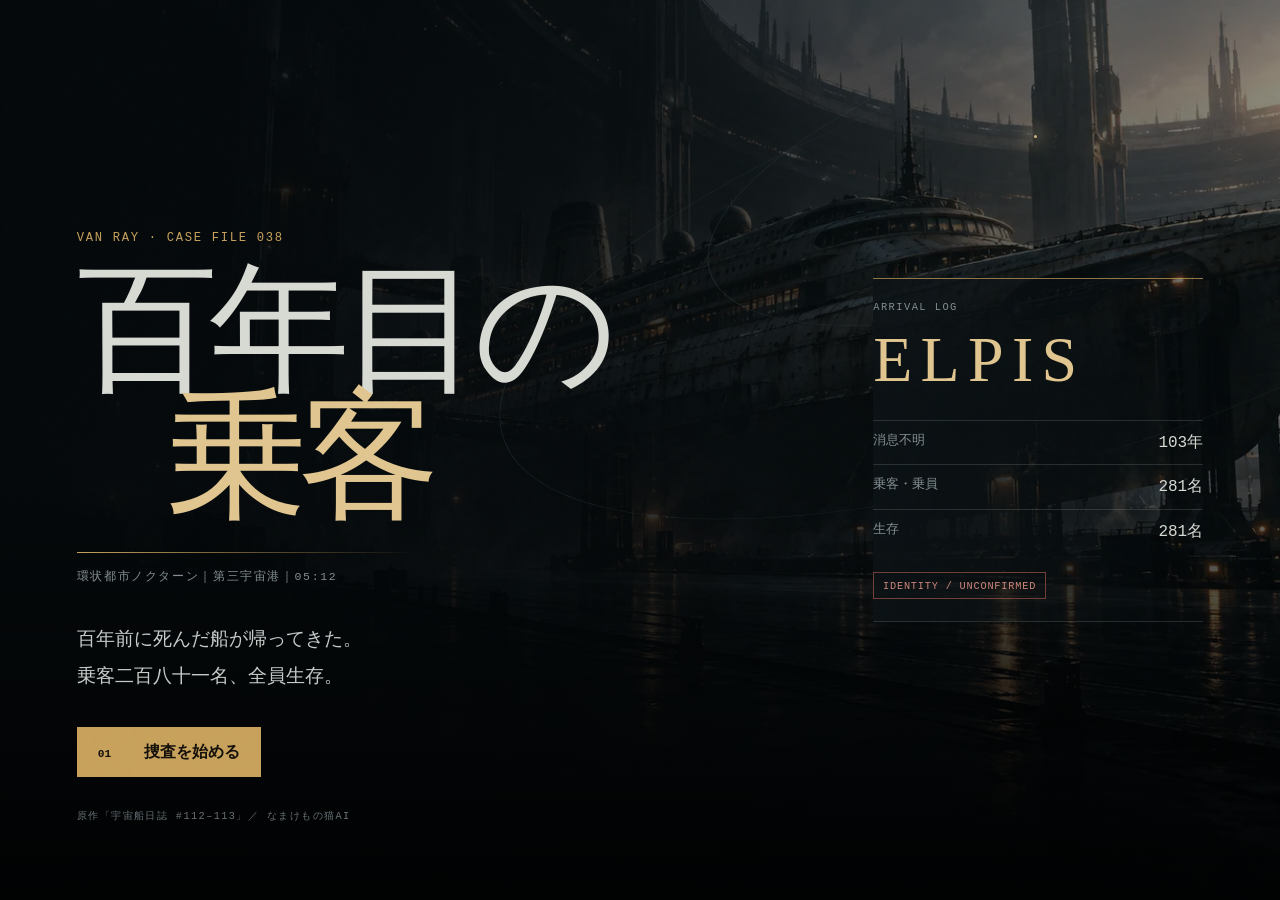
==== index.html @ 7b8051c0 "Add files via upload new" ====
<!doctype html>
<html lang="ja">
  <head>
    <meta charset="UTF-8" />
    <meta name="viewport" content="width=device-width, initial-scale=1.0, viewport-fit=cover, interactive-widget=resizes-content" />
    <meta name="theme-color" content="#090d10" />
    <meta
      name="description"
      content="夜明けのない環状都市を歩き、無駄なものまで眺めるハードボイルド探偵ADV。"
    />
    <link
      rel="icon"
      type="image/svg+xml"
      href="data:image/svg+xml,%3Csvg xmlns='http://www.w3.org/2000/svg' viewBox='0 0 64 64'%3E%3Crect width='64' height='64' rx='10' fill='%23090d10'/%3E%3Cpath d='M14 13h9l9 30 9-30h9L36 53h-8z' fill='%23c6a15b'/%3E%3C/svg%3E"
    />
    <title>私立探偵ヴァン・レイ ― 百年目の乗客</title>
    <link rel="stylesheet" href="styles.css?v=8" />
    <script src="game.js?v=8" defer></script>
  </head>
  <body>
    <div class="grain" aria-hidden="true"></div>
    <audio id="jazz-player" preload="auto" loop playsinline>
      <source src="assets/nocturne-jazz-loop.ogg" type="audio/ogg; codecs=opus" />
      <source src="assets/nocturne-jazz-loop.mp3" type="audio/mpeg" />
    </audio>

    <main id="app">
      <section id="title-screen" class="title-screen" aria-labelledby="game-title">
        <div class="title-backdrop" aria-hidden="true">
          <div class="orbit-line orbit-line-a"></div>
          <div class="orbit-line orbit-line-b"></div>
          <div class="dock-beacon"></div>
        </div>

        <div class="title-content">
          <p class="kicker">VAN RAY · CASE FILE 038</p>
          <h1 id="game-title">
            <span>百年目の</span>
            <span>乗客</span>
          </h1>
          <div class="title-rule"></div>
          <p class="title-place">環状都市ノクターン｜第三宇宙港｜05:12</p>
          <p class="title-intro">
            百年前に死んだ船が帰ってきた。<br />乗客二百八十一名、全員生存。
          </p>

          <div class="title-actions">
            <button id="start-button" class="primary-button" type="button">
              <span class="button-index">01</span>
              捜査を始める
            </button>
            <button id="continue-button" class="secondary-button" type="button" hidden>
              続きから
            </button>
          </div>

          <p class="title-credit">原作「宇宙船日誌 #112–113」／ なまけもの猫AI</p>
        </div>

        <aside class="title-case-card" aria-label="事件概要">
          <p>ARRIVAL LOG</p>
          <strong>ELPIS</strong>
          <dl>
            <div><dt>消息不明</dt><dd>103年</dd></div>
            <div><dt>乗客・乗員</dt><dd>281名</dd></div>
            <div><dt>生存</dt><dd>281名</dd></div>
          </dl>
          <span class="case-status">IDENTITY / UNCONFIRMED</span>
        </aside>
      </section>

      <section id="game-screen" class="game-screen" hidden aria-label="ゲーム画面">
        <header class="game-header">
          <div class="case-mark">
            <span>CASE</span>
            <strong>038</strong>
          </div>
          <div class="location-readout">
            <span id="chapter-label">第一章</span>
            <strong id="location-label">第三宇宙港</strong>
          </div>
          <div class="header-meta">
            <span id="time-label">05:12</span>
            <span id="observation-count">観察 0</span>
            <button id="sound-button" class="icon-button" type="button" aria-pressed="false">
              JAZZ OFF
            </button>
            <button id="notes-button" class="icon-button" type="button">捜査メモ</button>
            <button
              id="command-toggle"
              class="command-toggle"
              type="button"
              aria-expanded="false"
              aria-controls="command-panel"
            >
              <span>捜査</span>
              <strong id="command-current">見る</strong>
              <span aria-hidden="true">▾</span>
            </button>
          </div>
        </header>

        <div class="orientation-gate" role="status">
          <span class="rotate-phone" aria-hidden="true">▱</span>
          <strong>端末を横向きにしてください</strong>
          <small>画像と文章を一画面で表示します</small>
          <button id="landscape-button" class="primary-button small" type="button">横画面で表示</button>
        </div>

        <div class="game-layout">
          <section class="scene-panel" aria-labelledby="scene-heading">
            <div class="scene-art" id="scene-art">
              <div class="scene-backdrop" id="scene-backdrop" role="img" aria-label="第三宇宙港に停泊する客船エルピス"></div>
              <div class="scene-vignette" aria-hidden="true"></div>

              <section id="prologue-panel" class="prologue-panel" hidden aria-live="polite">
                <div class="prologue-copy">
                  <div class="prologue-meta">
                    <span id="prologue-eyebrow">RING CITY NOCTURNE</span>
                    <span id="prologue-number">01 / 04</span>
                  </div>
                  <h2 id="prologue-title">夜明けのない街</h2>
                  <div class="prologue-rule" aria-hidden="true"></div>
                  <p id="prologue-text"></p>
                  <button id="prologue-next" class="primary-button" type="button">探偵を知る</button>
                </div>
              </section>

              <div id="speaker-stage" class="speaker-stage" hidden>
                <div id="speaker-stage-image" class="speaker-stage-image" role="img" aria-label=""></div>
                <span id="speaker-stage-label" class="speaker-stage-label"></span>
              </div>

              <div id="chapter-card" class="chapter-card" hidden>
                <p>VAN RAY · CASE FILE 038</p>
                <span id="chapter-card-number">CHAPTER 01</span>
                <h3 id="chapter-card-title">第一章　帰港</h3>
                <div class="chapter-card-rule"></div>
                <small id="chapter-card-place">第三宇宙港｜05:12</small>
                <button id="chapter-continue" class="primary-button" type="button">この章を始める</button>
              </div>

              <div class="scene-readout" aria-hidden="true">
                <span id="scene-code">NOC / DOCK 03</span>
                <strong id="scene-word">ELPIS</strong>
              </div>

              <div id="inspection-window" class="inspection-window" hidden>
                <div class="inspection-topline">
                  <span id="inspection-kind">OBSERVATION</span>
                  <span id="inspection-number">01</span>
                </div>
                <div id="inspection-image" class="inspection-image" role="img" aria-label=""></div>
                <div class="inspection-caption">
                  <span>SELECTED</span>
                  <strong id="inspection-label">客船《エルピス》</strong>
                </div>
              </div>

              <div class="scene-caption">
                <div>
                <p id="scene-eyebrow">RING CITY NOCTURNE</p>
                <h2 id="scene-heading">第三宇宙港</h2>
                </div>
                <p id="scene-caption-text">夜明けのない街にも、朝はある。</p>
              </div>
            </div>

            <section
              id="dialogue-panel"
              class="dialogue-panel"
              aria-live="polite"
              aria-atomic="true"
            >
              <div class="speaker-column">
                <div id="speaker-portrait" class="speaker-portrait" role="img" aria-label="ヴァン・レイ"></div>
                <div>
                  <span>SPEAKER</span>
                  <strong id="speaker-name">ヴァン・レイ</strong>
                </div>
              </div>
              <button id="dialogue-button" class="dialogue-button" type="button">
                <span id="dialogue-text">雨は降っていない。だが、街はいつも濡れている。</span>
                <span class="advance-mark" aria-hidden="true">▼</span>
              </button>
            </section>
          </section>

          <button id="command-scrim" class="command-scrim" type="button" aria-label="捜査メニューを閉じる" hidden></button>
          <aside id="command-panel" class="command-panel" role="dialog" aria-modal="true" aria-labelledby="command-panel-title" hidden>
            <div class="command-panel-header">
              <div>
                <span>CASE 038 / ACTION</span>
                <h2 id="command-panel-title">捜査コマンド</h2>
              </div>
              <button id="command-close" class="close-button" type="button" aria-label="捜査メニューを閉じる">×</button>
            </div>
            <div class="city-pulse" aria-live="off">
              <span>NOCTURNE / LIVE</span>
              <p id="city-pulse-text">内環線は翠江区で十二分遅延。振替便は第六層から発車します。</p>
            </div>
            <div id="command-verbs-level" class="command-level">
              <p class="command-step"><span>01</span> 行動を選ぶ</p>
              <nav class="verb-list" id="verb-list" aria-label="コマンド">
                <button class="verb-button is-active" type="button" data-verb="look">
                  <span>01</span><strong>見る</strong><small>物と風景を観察する</small>
                </button>
                <button class="verb-button" type="button" data-verb="talk">
                  <span>02</span><strong>話す</strong><small>その場の人物に聞く</small>
                </button>
                <button class="verb-button" type="button" data-verb="think">
                  <span>03</span><strong>考える</strong><small>手がかりを整理する</small>
                </button>
                <button class="verb-button" type="button" data-verb="move">
                  <span>04</span><strong>移動する</strong><small>場所を変える</small>
                </button>
              </nav>
            </div>

            <div id="command-targets-level" class="command-level" hidden>
              <button id="command-back" class="command-back" type="button">← 行動を選び直す</button>
              <div class="target-section">
                <div class="target-heading">
                  <span><b>02</b> <span id="target-label">見る</span></span>
                  <span id="target-hint">気になるものを選ぶ</span>
                </div>
                <div id="target-list" class="target-list" role="list"></div>
              </div>
            </div>
          </aside>
        </div>

        <section id="ending-screen" class="ending-screen" hidden aria-labelledby="ending-title">
          <div class="ending-card">
            <p class="kicker">CASE FILE 038 / CLOSED</p>
            <h2 id="ending-title">百年目の乗客</h2>
            <p class="ending-quote" id="ending-quote"></p>
            <div class="ending-observation">
              <span>この街で見たもの</span>
              <strong id="ending-count">0</strong>
              <small id="ending-total">/ 0</small>
            </div>
            <p class="ending-note" id="ending-note"></p>
            <p class="ending-credit">THE END · PRIVATE INVESTIGATOR VAN RAY / CASE 038</p>
            <div class="ending-actions">
              <button id="return-office" class="secondary-button" type="button">もう少し街に残る</button>
              <button id="close-case" class="primary-button" type="button">事件簿を閉じる</button>
            </div>
          </div>
        </section>

        <footer class="game-footer">
          <span>SPACE / ENTER：送る</span>
          <span>1–4：コマンド</span>
          <span id="autosave-label">AUTOSAVE</span>
        </footer>
      </section>
    </main>

    <dialog id="notes-dialog" class="notes-dialog">
      <div class="notes-header">
        <div>
          <p>VAN RAY / PRIVATE NOTES</p>
          <h2>捜査メモ</h2>
        </div>
        <button id="close-notes" class="close-button" type="button" aria-label="捜査メモを閉じる">×</button>
      </div>
      <div class="notes-body">
        <section class="detective-profile">
          <div id="profile-portrait" class="profile-portrait" role="img" aria-label="私立探偵ヴァン・レイ"></div>
          <div>
            <h3>探偵プロフィール</h3>
            <h4>ヴァン・レイ</h4>
            <p class="profile-meta">46歳｜灰鐘区生まれ｜元・港湾事故調査官</p>
            <p>低層の煉瓦街で、港の汽笛と三つの言語が混じるパブの上に育った。船体の傷、靴底の粉、機械の摩耗から、事故前の動きを復元する。</p>
            <dl class="profile-details">
              <div><dt>辞職</dt><dd>十二年前の第十一整備棟火災。作業員の過失とされた事故で、保守記録の改ざんを公表。十四名の名誉を戻し、局での席を失った。</dd></div>
              <div><dt>元相棒</dt><dd>音響鑑識官ミラ・シェン。五年前、外環植民船の調査団へ。置いていった携帯プレイヤーには、古いジャズが一曲だけ残っている。</dd></div>
              <div><dt>弱点</dt><dd>遺族に「どう感じた」と聞けない。代わりに、故人が触れた椅子や窓やカップを長く見る。</dd></div>
              <div><dt>持ち物</dt><dd>一本の地球産煙草。高価だからではなく、火をつければ思い出が一つ減る気がして吸わない。</dd></div>
            </dl>
          </div>
        </section>
        <section class="facts-section">
          <h3>判明したこと</h3>
          <ul id="fact-list" class="fact-list"></ul>
        </section>
        <section class="current-section">
          <h3>現在地</h3>
          <p id="notes-location"></p>
          <p id="notes-hint" class="notes-hint"></p>
        </section>
        <section class="notes-progress-section">
          <h3>街を見た記録</h3>
          <p class="big-count"><strong id="notes-count">0</strong><span id="notes-total">/ 0</span></p>
          <p>事件に関係のないものも含む。全部見る必要はない。</p>
        </section>
      </div>
      <div class="notes-footer">
        <button id="restart-button" class="text-button" type="button">最初から始める</button>
        <button id="resume-button" class="primary-button small" type="button">捜査に戻る</button>
      </div>
    </dialog>

    <dialog id="restart-dialog" class="confirm-dialog">
      <p class="kicker">CLOSE CURRENT FILE?</p>
      <h2>最初から始めますか</h2>
      <p>現在の捜査記録は消去されます。</p>
      <div>
        <button id="cancel-restart" class="secondary-button" type="button">戻る</button>
        <button id="confirm-restart" class="danger-button" type="button">記録を消す</button>
      </div>
    </dialog>
  </body>
</html>
---- styles.css ----
:root {
  color-scheme: dark;
  --ink: #070a0c;
  --panel: #0d1215;
  --panel-2: #12191d;
  --paper: #d7d9d3;
  --muted: #828d91;
  --line: rgba(194, 212, 214, 0.16);
  --line-strong: rgba(194, 212, 214, 0.32);
  --amber: #c7a15b;
  --amber-pale: #e0c58f;
  --teal: #3f777a;
  --danger: #a6584b;
  --serif: "Yu Mincho", "Hiragino Mincho ProN", "Noto Serif JP", serif;
  --sans: "Helvetica Neue", "Hiragino Kaku Gothic ProN", "Yu Gothic", sans-serif;
  --mono: "SFMono-Regular", Consolas, "Liberation Mono", monospace;
}

* {
  box-sizing: border-box;
}

html,
body {
  min-height: 100%;
  margin: 0;
  background: var(--ink);
  color: var(--paper);
}

body {
  min-height: 100dvh;
  overflow-x: hidden;
  font-family: var(--sans);
}

button {
  color: inherit;
  font: inherit;
}

button:focus-visible {
  outline: 2px solid var(--amber);
  outline-offset: 3px;
}

[hidden] {
  display: none !important;
}

.grain {
  position: fixed;
  z-index: 20;
  inset: 0;
  pointer-events: none;
  opacity: 0.13;
  mix-blend-mode: soft-light;
  background-image: url("data:image/svg+xml,%3Csvg viewBox='0 0 180 180' xmlns='http://www.w3.org/2000/svg'%3E%3Cfilter id='n'%3E%3CfeTurbulence type='fractalNoise' baseFrequency='.9' numOctaves='3' stitchTiles='stitch'/%3E%3C/filter%3E%3Crect width='100%25' height='100%25' filter='url(%23n)' opacity='.45'/%3E%3C/svg%3E");
}

#app {
  min-height: 100dvh;
}

.title-screen {
  position: relative;
  display: grid;
  min-height: 100dvh;
  grid-template-columns: minmax(0, 1fr) minmax(260px, 360px);
  align-items: end;
  gap: clamp(2rem, 6vw, 7rem);
  overflow: hidden;
  padding: clamp(2rem, 6vw, 6rem);
  background:
    linear-gradient(90deg, rgba(5, 9, 11, 0.98) 0%, rgba(5, 9, 11, 0.78) 48%, rgba(5, 9, 11, 0.38) 100%),
    linear-gradient(180deg, rgba(5, 9, 11, 0.1), rgba(5, 9, 11, 0.46)),
    url("assets/elpis-dock.webp") center 44% / cover no-repeat,
    radial-gradient(circle at 77% 24%, rgba(63, 119, 122, 0.22), transparent 24%),
    linear-gradient(145deg, #0e171b, #070a0c 64%);
}

.title-screen::after {
  content: "";
  position: absolute;
  inset: 0;
  pointer-events: none;
  background: linear-gradient(180deg, transparent 52%, rgba(0, 0, 0, 0.8));
}

.title-backdrop {
  position: absolute;
  inset: 0;
  opacity: 0.9;
  overflow: hidden;
}

.orbit-line {
  position: absolute;
  width: 92vw;
  aspect-ratio: 1;
  border: 1px solid rgba(136, 174, 177, 0.14);
  border-radius: 50%;
  transform: rotate(-18deg) scaleY(0.34);
}

.orbit-line-a {
  right: -29vw;
  top: -26vw;
}

.orbit-line-b {
  right: -14vw;
  top: -18vw;
  width: 60vw;
}

.dock-beacon {
  position: absolute;
  top: 15%;
  right: 19%;
  width: 3px;
  height: 3px;
  border-radius: 50%;
  background: var(--amber-pale);
  box-shadow: 0 0 18px 7px rgba(224, 197, 143, 0.34);
  animation: beacon 3.2s ease-in-out infinite;
}

.title-content,
.title-case-card {
  position: relative;
  z-index: 1;
}

.title-content {
  max-width: 720px;
}

.kicker,
.title-place,
.title-credit,
.title-case-card p,
.scene-caption p,
.game-footer,
.target-heading,
.notes-header p {
  font-family: var(--mono);
  letter-spacing: 0.14em;
  text-transform: uppercase;
}

.kicker {
  margin: 0 0 1.4rem;
  color: var(--amber);
  font-size: 0.76rem;
}

.title-content h1 {
  margin: 0;
  font-family: var(--serif);
  font-size: clamp(4rem, 11vw, 9.6rem);
  font-weight: 500;
  line-height: 0.9;
  letter-spacing: -0.06em;
}

.title-content h1 span {
  display: block;
}

.title-content h1 span:last-child {
  margin-left: clamp(2.4rem, 7vw, 7rem);
  color: var(--amber-pale);
}

.title-rule {
  width: min(340px, 62vw);
  height: 1px;
  margin: 2rem 0 1rem;
  background: linear-gradient(90deg, var(--amber), transparent);
}

.title-place {
  margin: 0;
  color: var(--muted);
  font-size: 0.72rem;
}

.title-intro {
  margin: 2.2rem 0 2rem;
  color: #c5cbc8;
  font-family: var(--serif);
  font-size: clamp(1rem, 2vw, 1.18rem);
  line-height: 2;
}

.title-actions {
  display: flex;
  flex-wrap: wrap;
  align-items: center;
  gap: 0.8rem;
}

.primary-button,
.secondary-button,
.danger-button {
  min-height: 50px;
  border: 1px solid var(--line-strong);
  padding: 0.85rem 1.25rem;
  cursor: pointer;
  transition: background 160ms ease, border-color 160ms ease, transform 160ms ease;
}

.primary-button {
  background: var(--amber);
  color: #14100a;
  border-color: var(--amber);
  font-weight: 700;
}

.primary-button:hover {
  background: var(--amber-pale);
  transform: translateY(-1px);
}

.primary-button.small {
  min-height: 42px;
  padding: 0.65rem 1rem;
}

.button-index {
  display: inline-block;
  margin-right: 1.8rem;
  font-family: var(--mono);
  font-size: 0.7rem;
}

.secondary-button {
  background: rgba(7, 10, 12, 0.54);
  color: var(--paper);
}

.secondary-button:hover {
  border-color: var(--amber);
  background: rgba(199, 161, 91, 0.08);
}

.danger-button {
  border-color: var(--danger);
  background: var(--danger);
  color: white;
}

.title-credit {
  margin: 2rem 0 0;
  color: #657075;
  font-size: 0.64rem;
}

.title-case-card {
  align-self: center;
  justify-self: end;
  width: min(100%, 330px);
  border-top: 1px solid rgba(199, 161, 91, 0.7);
  border-bottom: 1px solid var(--line);
  padding: 1.4rem 0;
  background: linear-gradient(90deg, rgba(12, 18, 21, 0.88), transparent);
}

.title-case-card p {
  margin: 0 0 0.65rem;
  color: var(--muted);
  font-size: 0.65rem;
}

.title-case-card > strong {
  display: block;
  margin-bottom: 1.4rem;
  color: var(--amber-pale);
  font-family: var(--serif);
  font-size: clamp(2.6rem, 5vw, 4.2rem);
  font-weight: 400;
  letter-spacing: 0.13em;
}

.title-case-card dl {
  margin: 0;
}

.title-case-card dl div {
  display: flex;
  justify-content: space-between;
  border-top: 1px solid var(--line);
  padding: 0.7rem 0;
}

.title-case-card dt {
  color: var(--muted);
  font-size: 0.8rem;
}

.title-case-card dd {
  margin: 0;
  font-family: var(--mono);
}

.case-status {
  display: inline-block;
  margin-top: 1.2rem;
  border: 1px solid rgba(166, 88, 75, 0.65);
  padding: 0.4rem 0.55rem;
  color: #ca857a;
  font-family: var(--mono);
  font-size: 0.64rem;
  letter-spacing: 0.08em;
}

.game-screen {
  display: flex;
  min-height: 100dvh;
  flex-direction: column;
  background: #080c0e;
}

.game-header {
  display: grid;
  min-height: 70px;
  grid-template-columns: auto minmax(0, 1fr) auto;
  align-items: stretch;
  border-bottom: 1px solid var(--line);
  background: rgba(7, 11, 13, 0.97);
}

.case-mark {
  display: flex;
  min-width: 105px;
  align-items: center;
  gap: 0.55rem;
  border-right: 1px solid var(--line);
  padding: 0 1.2rem;
}

.case-mark span {
  color: var(--muted);
  font-family: var(--mono);
  font-size: 0.62rem;
  writing-mode: vertical-rl;
}

.case-mark strong {
  color: var(--amber);
  font-family: var(--serif);
  font-size: 1.7rem;
  font-weight: 400;
}

.location-readout {
  display: flex;
  min-width: 0;
  flex-direction: column;
  justify-content: center;
  padding: 0 1.2rem;
}

.location-readout span {
  color: var(--amber);
  font-family: var(--mono);
  font-size: 0.64rem;
  letter-spacing: 0.14em;
}

.location-readout strong {
  overflow: hidden;
  margin-top: 0.15rem;
  font-family: var(--serif);
  font-size: 1rem;
  font-weight: 500;
  text-overflow: ellipsis;
  white-space: nowrap;
}

.header-meta {
  display: flex;
  align-items: center;
  gap: 1rem;
  padding: 0 1rem;
  color: var(--muted);
  font-family: var(--mono);
  font-size: 0.68rem;
}

.icon-button,
.close-button,
.text-button {
  border: 0;
  background: transparent;
  cursor: pointer;
}

.icon-button {
  border-left: 1px solid var(--line);
  padding: 0.55rem 0 0.55rem 1rem;
  color: #a6b0b1;
  font-size: 0.7rem;
}

.icon-button:hover,
.icon-button[aria-pressed="true"] {
  color: var(--amber-pale);
}

.game-layout {
  display: grid;
  min-height: 0;
  flex: 1 1 auto;
  grid-template-columns: minmax(0, 1fr) minmax(320px, 27vw);
}

.scene-panel {
  position: relative;
  display: flex;
  min-height: 620px;
  flex-direction: column;
  overflow: hidden;
  border-right: 1px solid var(--line);
  background: #0b1114;
}

.scene-art {
  position: relative;
  display: grid;
  min-height: 430px;
  flex: 1;
  place-items: center;
  overflow: hidden;
  background: #070a0c;
}

.scene-backdrop,
.scene-vignette {
  position: absolute;
  inset: 0;
}

.scene-backdrop {
  --scene-image: url("assets/elpis-dock.webp");
  overflow: hidden;
  background-color: #090e11;
  background-image:
    linear-gradient(180deg, rgba(5, 8, 10, 0.06), rgba(5, 8, 10, 0.2)),
    var(--scene-image);
  background-position: center, center;
  background-repeat: no-repeat;
  background-size: cover;
  transition: opacity 260ms ease, filter 260ms ease;
}

.scene-backdrop::before,
.scene-backdrop::after {
  display: none;
}

.scene-vignette {
  pointer-events: none;
  background:
    linear-gradient(180deg, rgba(5, 8, 10, 0.5), transparent 24%, transparent 58%, rgba(5, 8, 10, 0.74)),
    linear-gradient(90deg, rgba(5, 8, 10, 0.3), transparent 35%, rgba(5, 8, 10, 0.14));
}

.prologue-panel {
  position: absolute;
  z-index: 10;
  inset: 0;
  display: flex;
  align-items: center;
  padding: clamp(1.5rem, 5vw, 5rem);
  background:
    linear-gradient(90deg, rgba(4, 7, 9, 0.94) 0%, rgba(4, 7, 9, 0.88) 42%, rgba(4, 7, 9, 0.42) 69%, rgba(4, 7, 9, 0.1) 100%),
    linear-gradient(180deg, rgba(4, 7, 9, 0.18), rgba(4, 7, 9, 0.52));
}

.prologue-copy {
  position: relative;
  z-index: 12;
  width: min(56%, 660px);
  text-shadow: 0 2px 18px rgba(0, 0, 0, 0.82);
}

.prologue-panel.is-changing .prologue-copy {
  animation: prologue-copy-in 300ms ease-out both;
}

.prologue-meta {
  display: flex;
  align-items: center;
  justify-content: space-between;
  gap: 1rem;
  color: var(--amber);
  font-family: var(--mono);
  font-size: 0.66rem;
  letter-spacing: 0.17em;
}

.prologue-meta span:last-child {
  color: #839094;
}

.prologue-copy h2 {
  margin: 0.7rem 0 0;
  color: #eef0ea;
  font-family: var(--serif);
  font-size: clamp(2.25rem, 5.3vw, 5.2rem);
  font-weight: 400;
  letter-spacing: 0.045em;
  line-height: 1.08;
}

.prologue-rule {
  width: min(250px, 42vw);
  height: 1px;
  margin: 1.3rem 0 1rem;
  background: linear-gradient(90deg, var(--amber), rgba(199, 161, 91, 0));
}

.prologue-copy > p {
  max-width: 48em;
  margin: 0;
  color: #d2d7d4;
  font-family: var(--serif);
  font-size: clamp(1rem, 1.42vw, 1.16rem);
  letter-spacing: 0.025em;
  line-height: 1.85;
}

.prologue-copy .primary-button {
  min-width: 180px;
  margin-top: 1.4rem;
}

.scene-art.is-prologue .scene-caption,
.scene-art.is-prologue .scene-readout,
.scene-art.has-speaker .scene-caption {
  visibility: hidden;
  opacity: 0;
}

@keyframes prologue-copy-in {
  from { opacity: 0; transform: translateX(-12px); }
  to { opacity: 1; transform: translateX(0); }
}

.scene-glow {
  position: absolute;
  top: 18%;
  right: 14%;
  width: min(30vw, 420px);
  aspect-ratio: 2.9 / 1;
  border: 1px solid rgba(179, 202, 203, 0.15);
  border-radius: 50%;
  box-shadow: 0 0 80px rgba(63, 119, 122, 0.09), inset 0 0 28px rgba(63, 119, 122, 0.06);
  transform: rotate(-11deg);
}

.scene-grid {
  position: absolute;
  right: 0;
  bottom: 0;
  width: 66%;
  height: 46%;
  opacity: 0.2;
  background-image:
    linear-gradient(rgba(113, 148, 150, 0.18) 1px, transparent 1px),
    linear-gradient(90deg, rgba(113, 148, 150, 0.18) 1px, transparent 1px);
  background-size: 48px 48px;
  transform: perspective(500px) rotateX(66deg) scale(1.5);
  transform-origin: bottom;
}

.scene-readout {
  position: absolute;
  z-index: 2;
  right: clamp(1rem, 3vw, 2.5rem);
  bottom: 1.2rem;
  display: flex;
  flex-direction: column;
  align-items: end;
  opacity: 0.72;
}

.scene-readout span {
  color: #718387;
  font-family: var(--mono);
  font-size: clamp(0.65rem, 1vw, 0.8rem);
  letter-spacing: 0.22em;
}

.scene-readout strong {
  margin-top: 0.2rem;
  color: rgba(220, 225, 221, 0.36);
  font-family: var(--serif);
  font-size: clamp(1.8rem, 4vw, 4rem);
  font-weight: 400;
  letter-spacing: 0.08em;
  line-height: 0.9;
  text-transform: uppercase;
}

.inspection-window {
  position: relative;
  z-index: 6;
  width: min(52%, 450px, 52vh);
  aspect-ratio: 1;
  overflow: hidden;
  border: 1px solid rgba(224, 197, 143, 0.72);
  background: #090d0f;
  box-shadow:
    0 0 0 7px rgba(7, 10, 12, 0.72),
    0 24px 80px rgba(0, 0, 0, 0.72),
    0 0 46px rgba(199, 161, 91, 0.1);
  animation: inspection-in 220ms ease-out both;
}

.inspection-image {
  position: absolute;
  inset: 0;
  background-color: #0a0e10;
  background-position: center;
  background-repeat: no-repeat;
  background-size: cover;
  filter: saturate(0.92) contrast(1.04);
}

.inspection-topline,
.inspection-caption {
  position: absolute;
  z-index: 2;
  right: 0;
  left: 0;
  display: flex;
  align-items: center;
  justify-content: space-between;
  font-family: var(--mono);
  letter-spacing: 0.12em;
}

.inspection-topline {
  top: 0;
  padding: 0.62rem 0.75rem;
  color: #c2cdca;
  background: linear-gradient(180deg, rgba(4, 7, 8, 0.9), transparent);
  font-size: 0.62rem;
}

.inspection-caption {
  bottom: 0;
  min-height: 64px;
  padding: 0.72rem 0.85rem;
  color: #718085;
  background: linear-gradient(0deg, rgba(4, 7, 8, 0.98) 22%, rgba(4, 7, 8, 0.74) 68%, transparent);
  font-size: 0.58rem;
}

.inspection-caption strong {
  color: var(--amber-pale);
  font-family: var(--serif);
  font-size: clamp(1rem, 1.7vw, 1.2rem);
  font-weight: 500;
  letter-spacing: 0.02em;
}

.chapter-card {
  position: absolute;
  z-index: 12;
  inset: 0;
  display: flex;
  align-items: center;
  justify-content: center;
  flex-direction: column;
  padding: 2rem;
  background:
    linear-gradient(90deg, rgba(4, 7, 9, 0.88), rgba(4, 7, 9, 0.34) 52%, rgba(4, 7, 9, 0.12)),
    linear-gradient(180deg, rgba(4, 7, 9, 0.18), rgba(4, 7, 9, 0.58));
  backdrop-filter: none;
  text-align: center;
  animation: chapter-in 380ms ease-out both;
}

.chapter-card p,
.chapter-card span,
.chapter-card small {
  font-family: var(--mono);
  letter-spacing: 0.16em;
}

.chapter-card p {
  margin: 0 0 2rem;
  color: #58666b;
  font-size: 0.62rem;
}

.chapter-card span {
  color: var(--amber);
  font-size: 0.7rem;
}

.chapter-card h3 {
  margin: 0.7rem 0 0;
  font-family: var(--serif);
  font-size: clamp(2.2rem, 6vw, 5.2rem);
  font-weight: 400;
  letter-spacing: 0.06em;
}

.chapter-card-rule {
  width: min(260px, 60vw);
  height: 1px;
  margin: 1.5rem 0 1rem;
  background: linear-gradient(90deg, transparent, var(--amber), transparent);
}

.chapter-card small {
  margin-bottom: 2rem;
  color: #849095;
  font-size: 0.66rem;
}

.signal-bars {
  position: absolute;
  right: 2.4rem;
  bottom: 2.2rem;
  display: flex;
  align-items: end;
  gap: 4px;
  height: 24px;
}

.signal-bars span {
  width: 3px;
  background: var(--amber);
  animation: signal 2.8s ease-in-out infinite;
}

.signal-bars span:nth-child(1) { height: 25%; }
.signal-bars span:nth-child(2) { height: 65%; animation-delay: 180ms; }
.signal-bars span:nth-child(3) { height: 100%; animation-delay: 360ms; }
.signal-bars span:nth-child(4) { height: 46%; animation-delay: 540ms; }
.signal-bars span:nth-child(5) { height: 78%; animation-delay: 720ms; }

.scene-caption {
  position: absolute;
  z-index: 3;
  top: 0;
  right: 0;
  left: 0;
  display: flex;
  align-items: center;
  justify-content: space-between;
  gap: 2rem;
  padding: 1rem clamp(1rem, 3vw, 2.2rem);
  background: linear-gradient(180deg, rgba(4, 7, 8, 0.86), transparent);
  pointer-events: none;
  transition: opacity 150ms ease, visibility 150ms ease;
}

.scene-caption p {
  margin: 0;
  color: var(--muted);
  font-size: 0.62rem;
  line-height: 1.6;
}

.scene-caption h2 {
  margin: 0.3rem 0 0;
  font-family: var(--serif);
  font-size: clamp(1.05rem, 1.7vw, 1.45rem);
  font-weight: 500;
}

.scene-caption > p {
  max-width: 44ch;
  color: #9ba5a4;
  font-family: var(--serif);
  font-size: 0.86rem;
  letter-spacing: 0.02em;
  text-align: right;
  text-transform: none;
}

.command-panel {
  display: flex;
  min-height: 0;
  flex-direction: column;
  background: #0a0e10;
}

.city-pulse {
  display: grid;
  min-height: 64px;
  grid-template-columns: auto 1fr;
  align-items: center;
  gap: 0.9rem;
  border-bottom: 1px solid var(--line);
  padding: 0.7rem 0.9rem;
  background: #080d0f;
}

.city-pulse span {
  color: var(--amber);
  font-family: var(--mono);
  font-size: 0.58rem;
  letter-spacing: 0.1em;
  white-space: nowrap;
}

.city-pulse p {
  margin: 0;
  color: #879397;
  font-family: var(--serif);
  font-size: 0.76rem;
  line-height: 1.55;
  transition: opacity 180ms ease, transform 180ms ease;
}

.city-pulse p.is-changing {
  opacity: 0;
  transform: translateY(3px);
}

.verb-list {
  display: grid;
  grid-template-columns: repeat(2, 1fr);
  border-bottom: 1px solid var(--line);
}

.verb-button {
  min-height: 58px;
  border: 0;
  border-right: 1px solid var(--line);
  border-bottom: 1px solid var(--line);
  background: #0c1114;
  color: #aeb6b4;
  cursor: pointer;
  text-align: left;
  transition: background 140ms ease, color 140ms ease;
}

.verb-button:nth-child(even) {
  border-right: 0;
}

.verb-button:nth-child(n + 3) {
  border-bottom: 0;
}

.verb-button span {
  margin: 0 0.7rem 0 0.9rem;
  color: #505d61;
  font-family: var(--mono);
  font-size: 0.62rem;
}

.verb-button:hover {
  color: var(--paper);
  background: #11191c;
}

.verb-button.is-active {
  background: var(--amber);
  color: #15110b;
  font-weight: 700;
}

.verb-button.is-active span {
  color: rgba(21, 17, 11, 0.52);
}

.target-section {
  display: flex;
  min-height: 0;
  flex: 1;
  flex-direction: column;
  padding: 1rem;
}

.target-heading {
  display: flex;
  align-items: center;
  justify-content: space-between;
  padding: 0.25rem 0.25rem 0.8rem;
  color: var(--muted);
  font-size: 0.62rem;
}

#target-label {
  color: var(--amber);
}

.target-list {
  display: grid;
  min-height: 0;
  grid-template-columns: repeat(2, minmax(0, 1fr));
  align-content: start;
  gap: 0.5rem;
  overflow-y: auto;
  overscroll-behavior: contain;
  padding: 0.1rem 0.2rem 1rem;
  scrollbar-color: #374247 transparent;
}

.target-button {
  position: relative;
  min-height: 46px;
  border: 1px solid var(--line);
  background: #0e1518;
  padding: 0.75rem 0.72rem;
  color: #b7bebb;
  cursor: pointer;
  font-family: var(--serif);
  font-size: 0.92rem;
  text-align: left;
  transition: border-color 130ms ease, background 130ms ease, color 130ms ease;
}

.target-button:hover {
  border-color: rgba(199, 161, 91, 0.65);
  background: #141b1e;
  color: #ece9df;
}

.target-button.is-seen {
  color: #738084;
}

.target-button.is-seen::after {
  content: "";
  position: absolute;
  top: 9px;
  right: 9px;
  width: 4px;
  height: 4px;
  border-radius: 50%;
  background: var(--amber);
  opacity: 0.72;
}

.target-button.is-next {
  grid-column: 1 / -1;
  border-color: rgba(199, 161, 91, 0.54);
  background: rgba(199, 161, 91, 0.1);
  color: var(--amber-pale);
}

.target-button.is-locked {
  color: #687276;
}

.target-button small {
  display: block;
  margin-top: 0.25rem;
  color: #59666a;
  font-family: var(--sans);
  font-size: 0.68rem;
}

.dialogue-panel {
  display: grid;
  min-height: 164px;
  grid-template-columns: minmax(210px, 19vw) 1fr;
  border-top: 1px solid rgba(199, 161, 91, 0.42);
  background: rgba(7, 11, 13, 0.98);
}

.speaker-column {
  display: grid;
  grid-template-columns: 88px minmax(0, 1fr);
  align-items: center;
  gap: 0.8rem;
  border-right: 1px solid var(--line);
  padding: 0.7rem 1rem;
}

.speaker-portrait {
  width: 88px;
  aspect-ratio: 1;
  border: 1px solid rgba(199, 161, 91, 0.35);
  background:
    linear-gradient(145deg, rgba(63, 119, 122, 0.25), rgba(7, 10, 12, 0.88)),
    url("assets/character-portraits.webp") left top / 200% 200% no-repeat;
  filter: saturate(0.82);
}

.speaker-column span {
  color: #526166;
  font-family: var(--mono);
  font-size: 0.59rem;
  letter-spacing: 0.15em;
}

.speaker-column strong {
  display: block;
  margin-top: 0.45rem;
  color: var(--amber-pale);
  font-family: var(--serif);
  font-size: clamp(1rem, 1.8vw, 1.25rem);
  font-weight: 500;
}

.dialogue-button {
  position: relative;
  width: 100%;
  min-height: 162px;
  border: 0;
  background: transparent;
  padding: 1.4rem clamp(2.4rem, 5vw, 5rem) 1.4rem clamp(1.4rem, 3vw, 2.8rem);
  cursor: pointer;
  font-family: var(--serif);
  font-size: clamp(1rem, 1.45vw, 1.16rem);
  line-height: 1.9;
  text-align: left;
}

@keyframes inspection-in {
  from { opacity: 0; transform: scale(0.94); }
  to { opacity: 1; transform: scale(1); }
}

@keyframes chapter-in {
  from { opacity: 0; }
  to { opacity: 1; }
}

.advance-mark {
  position: absolute;
  right: 1.5rem;
  bottom: 1rem;
  color: var(--amber);
  font-family: var(--sans);
  font-size: 0.58rem;
  animation: pulse 1.4s ease-in-out infinite;
}

.dialogue-panel.is-typing .advance-mark {
  opacity: 0;
}

.game-footer {
  display: flex;
  min-height: 28px;
  align-items: center;
  gap: 1.5rem;
  border-top: 1px solid var(--line);
  padding: 0 1rem;
  color: #465359;
  font-size: 0.56rem;
}

#autosave-label {
  margin-left: auto;
  color: #59666a;
}

#autosave-label.is-saving {
  color: var(--amber);
}

.notes-dialog,
.confirm-dialog {
  border: 1px solid var(--line-strong);
  color: var(--paper);
  background: #0c1114;
  box-shadow: 0 28px 100px rgba(0, 0, 0, 0.68);
}

.notes-dialog::backdrop,
.confirm-dialog::backdrop {
  background: rgba(2, 4, 5, 0.8);
  backdrop-filter: blur(4px);
}

.notes-dialog {
  width: min(860px, calc(100vw - 2rem));
  max-height: min(760px, calc(100dvh - 2rem));
  padding: 0;
}

.notes-header {
  display: flex;
  align-items: center;
  justify-content: space-between;
  border-bottom: 1px solid var(--line);
  padding: 1.2rem 1.5rem;
}

.notes-header p {
  margin: 0;
  color: var(--amber);
  font-size: 0.58rem;
}

.notes-header h2 {
  margin: 0.3rem 0 0;
  font-family: var(--serif);
  font-size: 1.5rem;
  font-weight: 500;
}

.close-button {
  width: 42px;
  height: 42px;
  color: var(--muted);
  font-size: 1.6rem;
}

.notes-body {
  display: grid;
  grid-template-columns: 1.2fr 1fr;
  gap: 1px;
  overflow-y: auto;
  background: var(--line);
}

.notes-body section {
  min-height: 170px;
  padding: 1.5rem;
  background: #0c1114;
}

.detective-profile {
  display: grid;
  grid-column: 1 / -1;
  grid-template-columns: 150px 1fr;
  gap: 1.25rem;
}

.profile-portrait {
  width: 150px;
  aspect-ratio: 1;
  border: 1px solid rgba(199, 161, 91, 0.38);
  background:
    linear-gradient(145deg, rgba(63, 119, 122, 0.2), rgba(7, 10, 12, 0.82)),
    url("assets/character-portraits.webp") left top / 200% 200% no-repeat;
}

.detective-profile h4 {
  margin: -0.25rem 0 0.25rem;
  color: var(--amber-pale);
  font-family: var(--serif);
  font-size: 1.7rem;
  font-weight: 500;
}

.detective-profile p {
  margin: 0.55rem 0 0;
  color: #a7b0ae;
  font-family: var(--serif);
  font-size: 0.84rem;
  line-height: 1.7;
}

.detective-profile .profile-meta {
  margin-top: 0;
  color: #6f7d81;
  font-family: var(--mono);
  font-size: 0.67rem;
  letter-spacing: 0.06em;
}

.profile-details {
  display: grid;
  grid-template-columns: repeat(2, minmax(0, 1fr));
  gap: 0.7rem 1.2rem;
  margin: 1rem 0 0;
}

.profile-details div {
  border-top: 1px solid var(--line);
  padding-top: 0.65rem;
}

.profile-details dt {
  color: var(--amber);
  font-family: var(--mono);
  font-size: 0.6rem;
  letter-spacing: 0.12em;
}

.profile-details dd {
  margin: 0.32rem 0 0;
  color: #929d9c;
  font-family: var(--serif);
  font-size: 0.76rem;
  line-height: 1.65;
}

.notes-body h3 {
  margin: 0 0 1rem;
  color: var(--muted);
  font-family: var(--mono);
  font-size: 0.68rem;
  font-weight: 400;
  letter-spacing: 0.12em;
}

.fact-list {
  margin: 0;
  padding: 0;
  list-style: none;
}

.fact-list li {
  position: relative;
  border-bottom: 1px solid var(--line);
  padding: 0.72rem 0 0.72rem 1.1rem;
  font-family: var(--serif);
  line-height: 1.65;
}

.fact-list li::before {
  content: "";
  position: absolute;
  top: 1.25rem;
  left: 0;
  width: 5px;
  height: 1px;
  background: var(--amber);
}

.notes-hint {
  color: var(--amber-pale);
  font-family: var(--serif);
  line-height: 1.8;
}

.big-count {
  display: flex;
  align-items: baseline;
  gap: 0.35rem;
  margin: 0.5rem 0;
  font-family: var(--mono);
}

.big-count strong {
  color: var(--amber-pale);
  font-size: 2.8rem;
  font-weight: 400;
}

.big-count span {
  color: var(--muted);
}

.notes-progress-section > p:last-child {
  color: var(--muted);
  font-size: 0.78rem;
}

.notes-footer {
  display: flex;
  align-items: center;
  justify-content: space-between;
  border-top: 1px solid var(--line);
  padding: 1rem 1.5rem;
}

.text-button {
  padding: 0.7rem 0;
  color: var(--muted);
  font-size: 0.78rem;
  text-decoration: underline;
  text-underline-offset: 4px;
}

.confirm-dialog {
  width: min(440px, calc(100vw - 2rem));
  padding: 2rem;
}

.confirm-dialog h2 {
  margin: 0.2rem 0 1rem;
  font-family: var(--serif);
  font-weight: 500;
}

.confirm-dialog > p:not(.kicker) {
  color: var(--muted);
}

.confirm-dialog > div {
  display: flex;
  justify-content: flex-end;
  gap: 0.6rem;
  margin-top: 1.8rem;
}

.ending-screen {
  display: flex;
  min-height: 0;
  flex: 1;
  overflow-y: auto;
  overscroll-behavior: contain;
  padding: clamp(1.2rem, 5vw, 4rem);
  background:
    linear-gradient(90deg, rgba(5, 8, 10, 0.97), rgba(5, 8, 10, 0.68)),
    url("assets/elpis-dock.webp") center / cover no-repeat;
}

.ending-card {
  display: grid;
  flex: 0 0 auto;
  width: min(640px, 100%);
  margin: auto;
  border: 1px solid var(--line-strong);
  padding: clamp(1.5rem, 5vw, 4rem);
  background: rgba(8, 12, 14, 0.88);
  text-align: center;
}

.ending-card h2 {
  margin: 0.4rem 0 1.8rem;
  font-family: var(--serif);
  font-size: clamp(2.3rem, 6vw, 4.8rem);
  font-weight: 400;
  letter-spacing: 0.04em;
}

.ending-quote {
  margin: 0 auto 2rem;
  color: #c1c7c4;
  font-family: var(--serif);
  font-size: clamp(1rem, 2vw, 1.25rem);
  line-height: 2;
}

.ending-observation {
  display: flex;
  align-items: baseline;
  justify-content: center;
  gap: 0.5rem;
  border-top: 1px solid var(--line);
  border-bottom: 1px solid var(--line);
  padding: 1.4rem 0;
}

.ending-observation span {
  margin-right: 1rem;
  color: var(--muted);
  font-family: var(--mono);
  font-size: 0.68rem;
  letter-spacing: 0.1em;
}

.ending-observation strong {
  color: var(--amber-pale);
  font-family: var(--serif);
  font-size: clamp(3.5rem, 10vw, 7rem);
  font-weight: 400;
  line-height: 1;
}

.ending-observation small {
  color: var(--muted);
  font-family: var(--mono);
}

.ending-note {
  min-height: 3.5rem;
  margin: 1.6rem auto;
  color: #8e9a9c;
  font-family: var(--serif);
  line-height: 1.8;
}

.ending-credit {
  margin: 0.15rem 0 1rem;
  color: #677276;
  font-family: var(--mono);
  font-size: 0.62rem;
  letter-spacing: 0.11em;
}

.ending-actions {
  display: flex;
  flex-wrap: wrap;
  justify-content: center;
  gap: 0.7rem;
}

@keyframes beacon {
  0%, 100% { opacity: 0.38; }
  48% { opacity: 1; }
}

@keyframes signal {
  0%, 100% { opacity: 0.35; transform: scaleY(0.65); }
  50% { opacity: 0.95; transform: scaleY(1); }
}

@keyframes pulse {
  0%, 100% { opacity: 0.35; transform: translateY(0); }
  50% { opacity: 1; transform: translateY(3px); }
}

@media (max-width: 860px) {
  .title-screen {
    grid-template-columns: 1fr;
    align-items: end;
  }

  .title-case-card {
    display: none;
  }

  .game-header {
    grid-template-columns: auto 1fr;
  }

  .header-meta {
    grid-column: 1 / -1;
    min-height: 40px;
    justify-content: flex-end;
    border-top: 1px solid var(--line);
  }

  .game-layout {
    grid-template-columns: 1fr;
  }

  .scene-panel {
    min-height: 590px;
    border-right: 0;
  }

  .scene-art {
    min-height: 410px;
  }

  .inspection-window {
    width: min(54vw, 390px);
  }

  .command-panel {
    border-top: 1px solid var(--line);
  }

  .verb-list {
    grid-template-columns: repeat(4, 1fr);
  }

  .verb-button,
  .verb-button:nth-child(n) {
    border-right: 1px solid var(--line);
    border-bottom: 0;
    padding: 0.5rem 0.25rem;
    text-align: center;
  }

  .verb-button:last-child {
    border-right: 0;
  }

  .verb-button span {
    display: none;
  }

  .target-section {
    min-height: 188px;
  }

  .target-list {
    grid-template-columns: repeat(3, minmax(0, 1fr));
    max-height: 170px;
  }

  .dialogue-panel {
    grid-template-columns: minmax(190px, 28vw) 1fr;
  }
}

@media (max-width: 560px) {
  .title-screen {
    padding: 1.5rem;
  }

  .title-content h1 {
    font-size: clamp(3.8rem, 21vw, 6.4rem);
  }

  .title-intro {
    font-size: 0.95rem;
  }

  .case-mark {
    min-width: 76px;
    padding: 0 0.7rem;
  }

  .location-readout {
    padding: 0 0.8rem;
  }

  .header-meta {
    gap: 0.7rem;
    padding: 0 0.7rem;
  }

  #observation-count {
    margin-right: auto;
  }

  .icon-button {
    padding-left: 0.7rem;
  }

  .scene-panel {
    min-height: 570px;
  }

  .scene-art {
    min-height: 350px;
  }

  .scene-readout {
    right: 1rem;
    bottom: 0.8rem;
  }

  .inspection-window {
    width: min(78vw, 320px);
  }

  .scene-caption {
    min-height: 76px;
    padding: 0.7rem 1rem;
  }

  .scene-caption > p {
    display: none;
  }

  .target-section {
    min-height: 176px;
    padding: 0.7rem;
  }

  .target-list {
    grid-template-columns: repeat(2, minmax(0, 1fr));
    max-height: 150px;
  }

  .target-button {
    min-height: 42px;
    padding: 0.62rem;
    font-size: 0.87rem;
  }

  .dialogue-panel {
    min-height: 192px;
    grid-template-columns: 1fr;
  }

  .speaker-column {
    min-height: 58px;
    display: grid;
    grid-template-columns: 48px 1fr;
    align-items: center;
    gap: 0.7rem;
    border-right: 0;
    border-bottom: 1px solid var(--line);
    padding: 0.55rem 1rem;
  }

  .speaker-portrait {
    width: 48px;
  }

  .speaker-column strong {
    margin: 0;
    font-size: 0.95rem;
  }

  .dialogue-button {
    min-height: 108px;
    padding: 0.9rem 2.2rem 0.9rem 1rem;
    font-size: 0.98rem;
    line-height: 1.75;
  }

  .game-footer {
    display: none;
  }

  .notes-body {
    grid-template-columns: 1fr;
  }

  .detective-profile {
    grid-column: auto;
    grid-template-columns: 88px 1fr;
  }

  .profile-portrait {
    width: 88px;
  }

  .profile-details {
    grid-column: 1 / -1;
    grid-template-columns: 1fr;
  }
}

@media (prefers-reduced-motion: reduce) {
  *,
  *::before,
  *::after {
    scroll-behavior: auto !important;
    animation-duration: 0.01ms !important;
    animation-iteration-count: 1 !important;
    transition-duration: 0.01ms !important;
  }
}

/* Full-screen investigation layout and two-step command drawer */
.game-screen {
  height: 100dvh;
  min-height: 0;
  overflow: hidden;
  overscroll-behavior: none;
}

.game-screen button {
  touch-action: manipulation;
}

.game-layout {
  position: relative;
  display: block;
  min-height: 0;
  overflow: hidden;
}

.scene-panel {
  position: relative;
  width: 100%;
  height: 100%;
  min-height: 0;
  border-right: 0;
}

.scene-art {
  width: 100%;
  height: 100%;
  min-height: 0;
}

.dialogue-panel {
  position: absolute;
  z-index: 14;
  right: clamp(18px, 3vw, 48px);
  bottom: clamp(16px, 2.5vh, 30px);
  left: clamp(18px, 3vw, 48px);
  min-height: 132px;
  grid-template-columns: minmax(170px, 18vw) minmax(0, 1fr);
  overflow: hidden;
  border: 1px solid rgba(224, 197, 143, 0.44);
  border-radius: 3px;
  background: rgba(6, 10, 12, 0.68);
  box-shadow: 0 18px 54px rgba(0, 0, 0, 0.36);
  backdrop-filter: blur(12px) saturate(0.78);
  transition: opacity 150ms ease, visibility 150ms ease, transform 150ms ease;
}

.dialogue-button {
  min-height: 130px;
}

.speaker-portrait {
  width: 72px;
}

.speaker-stage {
  position: absolute;
  z-index: 11;
  bottom: clamp(168px, 21vh, 220px);
  width: min(29vw, 310px, 40vh);
  aspect-ratio: 1;
  overflow: hidden;
  border: 1px solid rgba(224, 197, 143, 0.62);
  background: #080c0e;
  box-shadow:
    0 0 0 6px rgba(6, 10, 12, 0.42),
    0 22px 70px rgba(0, 0, 0, 0.58);
  pointer-events: none;
  transition: opacity 150ms ease, visibility 150ms ease, transform 150ms ease;
  animation: speaker-stage-in 200ms ease-out both;
}

.speaker-stage.is-left {
  left: clamp(26px, 7vw, 120px);
}

.speaker-stage.is-right {
  right: clamp(26px, 7vw, 120px);
}

.scene-art.is-prologue .speaker-stage {
  right: clamp(24px, 6vw, 92px);
  bottom: 50%;
  left: auto;
  width: min(29vw, 300px, 48vh);
  animation: none;
  transform: translateY(50%);
}

.speaker-stage-image {
  position: absolute;
  inset: 0;
  background-color: #080c0e;
  background-position: center;
  background-repeat: no-repeat;
  filter: saturate(0.88) contrast(1.03);
}

.speaker-stage-label {
  position: absolute;
  right: 0;
  bottom: 0;
  left: 0;
  padding: 1.6rem 0.7rem 0.55rem;
  color: var(--amber-pale);
  background: linear-gradient(0deg, rgba(4, 7, 8, 0.94), transparent);
  font-family: var(--serif);
  font-size: 0.88rem;
  letter-spacing: 0.08em;
}

.game-screen.is-command-open .dialogue-panel,
.game-screen.is-command-open .speaker-stage {
  visibility: hidden;
  opacity: 0;
  pointer-events: none;
  transform: translateY(8px);
}

.scene-art.is-background-focus .scene-vignette {
  background:
    linear-gradient(180deg, rgba(5, 8, 10, 0.16), transparent 38%, rgba(5, 8, 10, 0.38)),
    linear-gradient(90deg, rgba(5, 8, 10, 0.42), transparent 58%);
}

@keyframes speaker-stage-in {
  from { opacity: 0; transform: translateY(8px) scale(0.97); }
  to { opacity: 1; transform: translateY(0) scale(1); }
}

.command-toggle {
  display: inline-flex;
  min-width: 124px;
  min-height: 44px;
  align-items: center;
  justify-content: space-between;
  gap: 0.6rem;
  border: 1px solid rgba(199, 161, 91, 0.58);
  background: rgba(199, 161, 91, 0.11);
  padding: 0.55rem 0.72rem;
  color: var(--amber-pale);
  cursor: pointer;
  font-family: var(--mono);
}

.command-toggle > span:first-child {
  color: #879397;
  font-size: 0.6rem;
  letter-spacing: 0.12em;
}

.command-toggle strong {
  font-family: var(--serif);
  font-size: 0.9rem;
  font-weight: 500;
}

.command-toggle:hover,
.command-toggle[aria-expanded="true"] {
  border-color: var(--amber);
  background: rgba(199, 161, 91, 0.2);
}

.command-toggle:disabled {
  cursor: default;
  opacity: 0.48;
}

.command-scrim {
  position: fixed;
  z-index: 39;
  inset: 70px 0 28px;
  border: 0;
  background: rgba(2, 4, 5, 0.64);
  cursor: default;
  backdrop-filter: blur(3px);
}

.command-panel {
  position: fixed;
  z-index: 40;
  top: 70px;
  right: 0;
  bottom: 28px;
  display: flex;
  width: min(430px, 92vw);
  min-height: 0;
  flex-direction: column;
  overflow: hidden;
  border-left: 1px solid rgba(199, 161, 91, 0.46);
  background: rgba(8, 13, 15, 0.98);
  box-shadow: -24px 0 72px rgba(0, 0, 0, 0.62);
  animation: command-drawer-in 180ms ease-out both;
}

.command-panel-header {
  display: flex;
  min-height: 72px;
  align-items: center;
  justify-content: space-between;
  border-bottom: 1px solid var(--line);
  padding: 0.9rem 1rem;
}

.command-panel-header span,
.command-step,
.command-back {
  font-family: var(--mono);
  letter-spacing: 0.1em;
}

.command-panel-header span {
  color: #5d6a6e;
  font-size: 0.58rem;
}

.command-panel-header h2 {
  margin: 0.24rem 0 0;
  font-family: var(--serif);
  font-size: 1.15rem;
  font-weight: 500;
}

.command-level {
  display: flex;
  min-height: 0;
  flex: 1;
  flex-direction: column;
  overflow: hidden;
}

.command-step {
  margin: 0;
  border-bottom: 1px solid var(--line);
  padding: 0.85rem 1rem;
  color: #8b9799;
  font-size: 0.66rem;
}

.command-step span,
.target-heading b {
  margin-right: 0.45rem;
  color: var(--amber);
  font-weight: 400;
}

.command-panel .verb-list {
  display: grid;
  grid-template-columns: 1fr;
  border: 0;
}

.command-panel .verb-button,
.command-panel .verb-button:nth-child(n) {
  display: grid;
  min-height: 74px;
  grid-template-columns: 42px 88px 1fr;
  align-items: center;
  border: 0;
  border-bottom: 1px solid var(--line);
  padding: 0 1rem;
  text-align: left;
}

.command-panel .verb-button > span {
  display: inline;
  margin: 0;
}

.command-panel .verb-button strong {
  font-family: var(--serif);
  font-size: 1.02rem;
  font-weight: 500;
}

.command-panel .verb-button small {
  color: #637074;
  font-family: var(--serif);
  font-size: 0.75rem;
}

.command-panel .verb-button.is-active {
  background: rgba(199, 161, 91, 0.14);
  color: var(--amber-pale);
}

.command-panel .verb-button:disabled {
  cursor: default;
  opacity: 0.42;
}

.command-back {
  min-height: 46px;
  border: 0;
  border-bottom: 1px solid var(--line);
  background: #0c1215;
  padding: 0 1rem;
  color: #8d999b;
  cursor: pointer;
  font-size: 0.65rem;
  text-align: left;
}

.command-back:hover {
  color: var(--amber-pale);
}

.command-panel .target-section {
  overflow: hidden;
  padding: 0.8rem;
}

.command-panel .target-list {
  flex: 1 1 auto;
  grid-template-columns: repeat(2, minmax(0, 1fr));
  max-height: none;
  -webkit-overflow-scrolling: touch;
}

.command-panel .target-heading {
  padding-top: 0;
}

#dialogue-text {
  display: block;
  max-width: 72ch;
}

.orientation-gate {
  display: none;
}

@keyframes command-drawer-in {
  from { opacity: 0; transform: translateX(24px); }
  to { opacity: 1; transform: translateX(0); }
}

@media (orientation: landscape) and (max-height: 600px) {
  .title-screen {
    height: 100dvh;
    min-height: 0;
    grid-template-columns: minmax(0, 1fr) minmax(210px, 280px);
    align-items: center;
    gap: 1.5rem;
    overflow: hidden;
    padding: max(1rem, env(safe-area-inset-top)) max(1.5rem, env(safe-area-inset-right)) max(1rem, env(safe-area-inset-bottom)) max(1.5rem, env(safe-area-inset-left));
  }

  .title-content h1 {
    font-size: clamp(3rem, 17vh, 4.8rem);
  }

  .title-content h1 span:last-child {
    margin-left: 2.8rem;
  }

  .title-content .kicker {
    margin-bottom: 0.5rem;
  }

  .title-rule {
    margin: 0.7rem 0 0.45rem;
  }

  .title-intro {
    margin: 0.55rem 0;
    font-size: 0.82rem;
    line-height: 1.45;
  }

  .title-credit {
    margin-top: 0.45rem;
  }

  .title-actions .primary-button,
  .title-actions .secondary-button {
    min-height: 40px;
    padding: 0.55rem 0.9rem;
  }

  .title-case-card {
    display: block;
    width: min(100%, 260px);
  }

  .title-case-card > strong {
    margin-bottom: 0.55rem;
    font-size: 2.35rem;
  }

  .title-case-card dl div {
    padding: 0.42rem 0;
  }

  .case-status {
    margin-top: 0.55rem;
  }

  .game-header {
    min-height: 48px;
    grid-template-columns: auto minmax(0, 1fr) auto;
    padding-left: env(safe-area-inset-left);
  }

  .case-mark {
    min-width: 66px;
    gap: 0.3rem;
    padding: 0 0.65rem;
  }

  .case-mark strong {
    font-size: 1.35rem;
  }

  .case-mark span {
    font-size: 0.52rem;
  }

  .location-readout {
    padding: 0 0.8rem;
  }

  .location-readout span {
    font-size: 0.52rem;
  }

  .location-readout strong {
    font-size: 0.86rem;
  }

  .header-meta {
    min-height: 48px;
    grid-column: auto;
    gap: 0.45rem;
    border-top: 0;
    padding: 0 max(0.5rem, env(safe-area-inset-right)) 0 0.4rem;
    font-size: 0.6rem;
  }

  #time-label {
    display: none;
  }

  .icon-button {
    min-height: 36px;
    padding: 0.35rem 0.5rem;
    border: 0;
    font-size: 0.62rem;
  }

  .command-toggle {
    min-width: 104px;
    min-height: 36px;
    padding: 0.35rem 0.55rem;
  }

  .command-toggle > span:first-child {
    font-size: 0.52rem;
  }

  .command-toggle strong {
    font-size: 0.8rem;
  }

  .dialogue-panel {
    right: max(12px, env(safe-area-inset-right));
    bottom: max(9px, env(safe-area-inset-bottom));
    left: max(12px, env(safe-area-inset-left));
    min-height: 88px;
    grid-template-columns: 112px minmax(0, 1fr);
    background: rgba(6, 10, 12, 0.62);
    backdrop-filter: blur(9px) saturate(0.78);
  }

  .speaker-column {
    grid-template-columns: minmax(0, 1fr);
    gap: 0;
    padding: 0.5rem 0.65rem;
  }

  .speaker-portrait {
    display: none;
  }

  .speaker-column span {
    font-size: 0.5rem;
  }

  .speaker-column strong {
    margin-top: 0.2rem;
    font-size: 0.9rem;
  }

  .dialogue-button {
    min-height: 86px;
    padding: 0.55rem 2rem 0.55rem 0.9rem;
    font-size: 1rem;
    line-height: 1.52;
  }

  .advance-mark {
    right: 0.8rem;
    bottom: 0.55rem;
  }

  .scene-caption {
    gap: 1rem;
    padding: 0.5rem 0.8rem;
  }

  .scene-caption p {
    font-size: 0.5rem;
  }

  .scene-caption h2 {
    margin-top: 0.1rem;
    font-size: 0.88rem;
  }

  .scene-caption > p {
    display: block;
    font-size: 0.68rem;
  }

  .scene-readout {
    right: 0.8rem;
    bottom: 6.8rem;
  }

  .scene-readout span {
    font-size: 0.5rem;
  }

  .scene-readout strong {
    font-size: 1.35rem;
  }

  .inspection-window {
    width: min(43vh, 220px);
    max-height: calc(100% - 18px);
  }

  .speaker-stage {
    bottom: 7rem;
    width: min(40vh, 170px);
  }

  .speaker-stage.is-left {
    left: max(18px, env(safe-area-inset-left));
  }

  .speaker-stage.is-right {
    right: max(18px, env(safe-area-inset-right));
  }

  .prologue-panel {
    padding: 0.65rem max(1rem, env(safe-area-inset-left));
    background:
      linear-gradient(90deg, rgba(4, 7, 9, 0.96) 0%, rgba(4, 7, 9, 0.89) 48%, rgba(4, 7, 9, 0.38) 76%, rgba(4, 7, 9, 0.08) 100%),
      linear-gradient(180deg, rgba(4, 7, 9, 0.14), rgba(4, 7, 9, 0.48));
  }

  .prologue-copy {
    width: min(61%, 440px);
  }

  .prologue-meta {
    font-size: 0.52rem;
  }

  .prologue-copy h2 {
    margin-top: 0.3rem;
    font-size: clamp(1.5rem, 7.2vh, 2.25rem);
  }

  .prologue-rule {
    margin: 0.55rem 0 0.5rem;
  }

  .prologue-copy > p {
    font-size: clamp(0.74rem, 2.8vh, 0.9rem);
    line-height: 1.52;
  }

  .prologue-copy .primary-button {
    min-width: 148px;
    min-height: 36px;
    margin-top: 0.65rem;
    padding: 0.42rem 0.8rem;
    font-size: 0.75rem;
  }

  .scene-art.is-prologue .speaker-stage {
    right: max(18px, env(safe-area-inset-right));
    bottom: 50%;
    width: min(42vh, 175px);
  }

  .ending-screen {
    align-items: flex-start;
    padding: max(0.45rem, env(safe-area-inset-top)) max(0.8rem, env(safe-area-inset-right)) max(0.45rem, env(safe-area-inset-bottom)) max(0.8rem, env(safe-area-inset-left));
    -webkit-overflow-scrolling: touch;
  }

  .ending-card {
    width: min(760px, 100%);
    margin: auto;
    padding: 0.6rem 1rem;
  }

  .ending-card > .kicker {
    margin: 0;
    font-size: 0.5rem;
  }

  .ending-card h2 {
    margin: 0.15rem 0 0.35rem;
    font-size: clamp(1.4rem, 6.5vh, 2rem);
    line-height: 1.1;
  }

  .ending-quote {
    margin: 0 auto 0.4rem;
    font-size: clamp(0.72rem, 2.6vh, 0.86rem);
    line-height: 1.45;
  }

  .ending-observation {
    padding: 0.25rem 0;
  }

  .ending-observation span {
    margin-right: 0.4rem;
    font-size: 0.55rem;
  }

  .ending-observation strong {
    font-size: clamp(1.7rem, 7vh, 2.4rem);
  }

  .ending-note {
    min-height: 0;
    margin: 0.4rem auto;
    font-size: clamp(0.68rem, 2.45vh, 0.8rem);
    line-height: 1.4;
  }

  .ending-credit {
    margin: 0 0 0.35rem;
    font-size: 0.48rem;
  }

  .ending-actions {
    flex-wrap: nowrap;
    gap: 0.5rem;
  }

  .ending-actions button {
    min-height: 36px;
    padding: 0.4rem 0.75rem;
    font-size: 0.72rem;
  }

  .inspection-caption {
    min-height: 46px;
    padding: 0.45rem 0.6rem;
  }

  .inspection-caption strong {
    font-size: 0.88rem;
  }

  .inspection-topline {
    padding: 0.42rem 0.55rem;
    font-size: 0.52rem;
  }

  .chapter-card {
    padding: 0.7rem;
  }

  .chapter-card p {
    margin-bottom: 0.45rem;
  }

  .chapter-card h3 {
    margin-top: 0.28rem;
    font-size: clamp(1.6rem, 7vh, 2.4rem);
  }

  .chapter-card-rule {
    margin: 0.65rem 0 0.5rem;
  }

  .chapter-card small {
    margin-bottom: 0.65rem;
  }

  .chapter-card .primary-button {
    min-height: 36px;
    padding: 0.45rem 0.9rem;
    font-size: 0.78rem;
  }

  .game-footer {
    display: none;
  }

  .command-scrim {
    inset: 48px 0 0;
  }

  .command-panel {
    top: 48px;
    bottom: 0;
    width: min(390px, 68vw);
    padding-bottom: env(safe-area-inset-bottom);
    padding-right: env(safe-area-inset-right);
  }

  .command-panel-header {
    min-height: 44px;
    padding: 0.3rem 0.65rem;
  }

  .command-panel-header h2 {
    font-size: 0.95rem;
  }

  .command-panel .city-pulse {
    display: none;
  }

  .command-step {
    min-height: 30px;
    padding: 0.38rem 0.65rem;
  }

  .command-panel .verb-list {
    min-height: 0;
    flex: 1;
    grid-template-columns: repeat(2, minmax(0, 1fr));
    grid-template-rows: repeat(2, minmax(0, 1fr));
  }

  .command-panel .verb-button,
  .command-panel .verb-button:nth-child(n) {
    min-height: 0;
    grid-template-columns: 26px minmax(0, 1fr);
    grid-template-rows: auto auto;
    align-content: center;
    border-right: 1px solid var(--line);
    padding: 0.35rem 0.55rem;
  }

  .command-panel .verb-button:nth-child(even) {
    border-right: 0;
  }

  .command-panel .verb-button:nth-child(-n + 2) {
    border-bottom: 1px solid var(--line);
  }

  .command-panel .verb-button > span {
    grid-row: 1 / 3;
  }

  .command-panel .verb-button strong,
  .command-panel .verb-button small {
    grid-column: 2;
  }

  .command-panel .verb-button strong {
    font-size: 0.88rem;
  }

  .command-panel .verb-button small {
    overflow: hidden;
    font-size: 0.62rem;
    text-overflow: ellipsis;
    white-space: nowrap;
  }

  .command-back {
    min-height: 38px;
    padding: 0 0.75rem;
  }

  .command-panel .target-section {
    padding: 0.55rem;
  }

  .command-panel .target-heading {
    padding-bottom: 0.35rem;
    line-height: 1.2;
  }

  .command-panel .target-button {
    min-height: 36px;
    padding: 0.42rem 0.5rem;
    font-size: 0.78rem;
  }

  #dialogue-text {
    max-width: 60ch;
  }
}

@media (orientation: landscape) and (max-height: 460px) {
  .title-screen {
    grid-template-columns: minmax(0, 1fr) minmax(170px, 215px);
    gap: 1rem;
    padding: max(0.55rem, env(safe-area-inset-top)) max(1rem, env(safe-area-inset-right)) max(0.55rem, env(safe-area-inset-bottom)) max(1rem, env(safe-area-inset-left));
  }

  .title-content h1 {
    font-size: clamp(2.65rem, 15vh, 3.85rem);
    line-height: 0.82;
  }

  .title-content h1 span:last-child {
    margin-left: 2rem;
  }

  .title-content .kicker {
    margin-bottom: 0.3rem;
    font-size: 0.58rem;
  }

  .title-rule {
    margin: 0.45rem 0 0.3rem;
  }

  .title-place {
    font-size: 0.58rem;
  }

  .title-intro {
    margin: 0.35rem 0;
    font-size: 0.74rem;
    line-height: 1.35;
  }

  .title-actions {
    gap: 0.45rem;
  }

  .title-actions .primary-button,
  .title-actions .secondary-button {
    min-height: 34px;
    padding: 0.35rem 0.7rem;
    font-size: 0.72rem;
  }

  .button-index {
    margin-right: 0.8rem;
  }

  .title-credit {
    margin-top: 0.28rem;
    font-size: 0.5rem;
  }

  .title-case-card {
    width: min(100%, 205px);
    padding: 0.55rem 0;
  }

  .title-case-card p {
    margin-bottom: 0.22rem;
    font-size: 0.52rem;
  }

  .title-case-card > strong {
    margin-bottom: 0.25rem;
    font-size: 1.65rem;
  }

  .title-case-card dl div {
    padding: 0.22rem 0;
  }

  .title-case-card dt,
  .title-case-card dd {
    font-size: 0.62rem;
  }

  .case-status {
    display: none;
  }
}

@media (orientation: portrait) and (max-width: 860px) {
  .game-screen:not([hidden]) .orientation-gate {
    position: fixed;
    z-index: 100;
    inset: 0;
    display: flex;
    align-items: center;
    justify-content: center;
    flex-direction: column;
    gap: 0.65rem;
    padding: 2rem;
    background:
      linear-gradient(rgba(5, 8, 10, 0.84), rgba(5, 8, 10, 0.94)),
      url("assets/elpis-dock.webp") 38% center / cover no-repeat;
    text-align: center;
  }

  .rotate-phone {
    display: block;
    margin-bottom: 0.55rem;
    color: var(--amber);
    font-size: 4.4rem;
    line-height: 1;
    transform: rotate(90deg);
    animation: phone-turn 1.8s ease-in-out infinite;
  }

  .orientation-gate strong {
    font-family: var(--serif);
    font-size: 1.3rem;
    font-weight: 500;
  }

  .orientation-gate small {
    color: #899497;
    font-size: 0.78rem;
  }
}

@keyframes phone-turn {
  0%, 30% { transform: rotate(0deg); }
  65%, 100% { transform: rotate(90deg); }
}
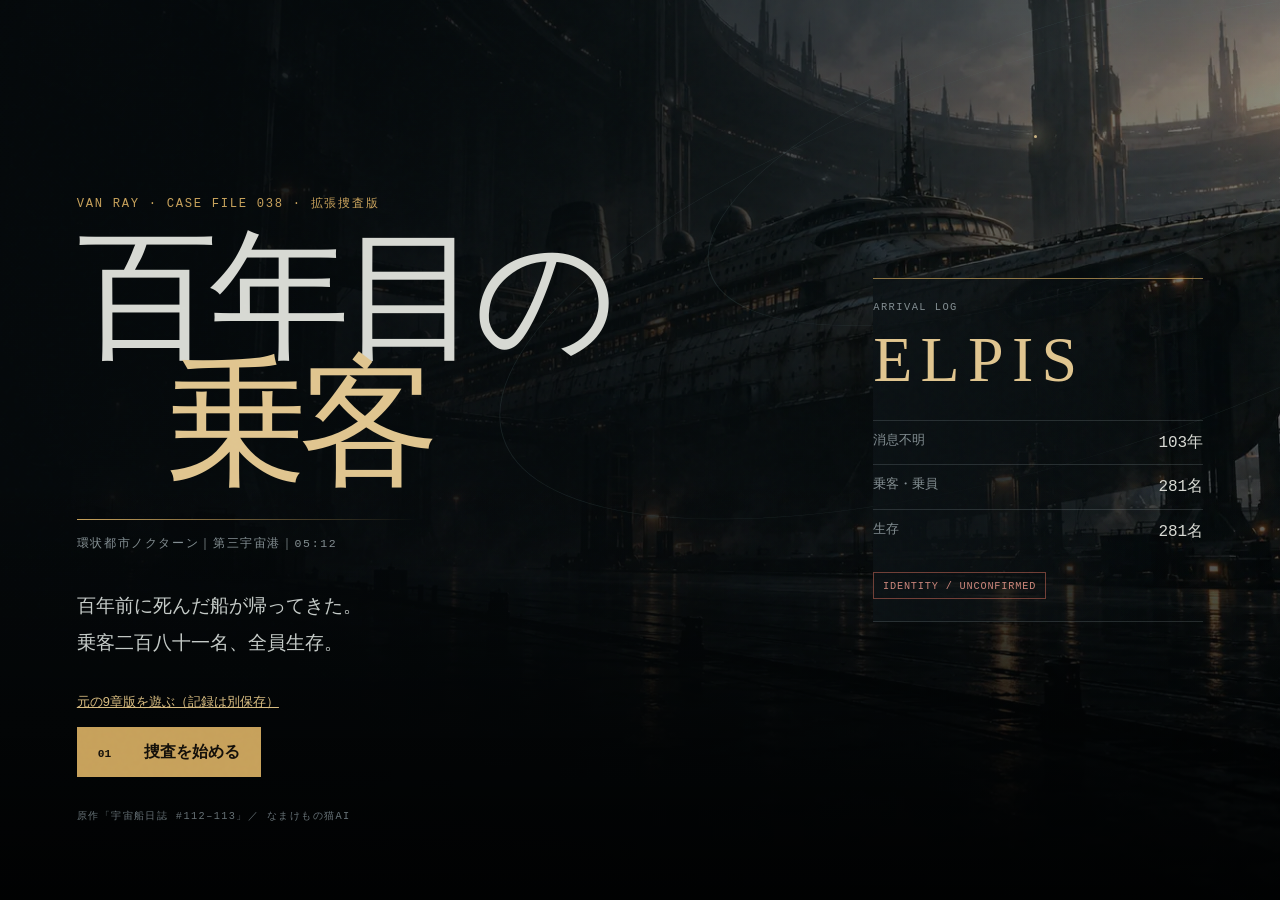
==== commit 080e8191: "Use supplied hat portrait for Van Ray without cropping" ====
--- a/index.html
+++ b/index.html
@@ -14,8 +14,9 @@
       href="data:image/svg+xml,%3Csvg xmlns='http://www.w3.org/2000/svg' viewBox='0 0 64 64'%3E%3Crect width='64' height='64' rx='10' fill='%23090d10'/%3E%3Cpath d='M14 13h9l9 30 9-30h9L36 53h-8z' fill='%23c6a15b'/%3E%3C/svg%3E"
     />
     <title>私立探偵ヴァン・レイ ― 百年目の乗客</title>
-    <link rel="stylesheet" href="styles.css?v=8" />
-    <script src="game.js?v=8" defer></script>
+    <link rel="stylesheet" href="styles.css?v=9" />
+    <script src="extension-data.js?v=1" defer></script>
+    <script src="game.js?v=10" defer></script>
   </head>
   <body>
     <div class="grain" aria-hidden="true"></div>
@@ -33,7 +34,7 @@
         </div>
 
         <div class="title-content">
-          <p class="kicker">VAN RAY · CASE FILE 038</p>
+          <p class="kicker">VAN RAY · CASE FILE 038 · 拡張捜査版</p>
           <h1 id="game-title">
             <span>百年目の</span>
             <span>乗客</span>
@@ -44,6 +45,7 @@
             百年前に死んだ船が帰ってきた。<br />乗客二百八十一名、全員生存。
           </p>
 
+          <p class="edition-link"><a href="original/index.html">元の9章版を遊ぶ（記録は別保存）</a></p>
           <div class="title-actions">
             <button id="start-button" class="primary-button" type="button">
               <span class="button-index">01</span>
@@ -290,6 +292,7 @@
           <p id="notes-location"></p>
           <p id="notes-hint" class="notes-hint"></p>
         </section>
+        <details class="history-section"><summary>会話の記録（直近250件）</summary><div id="dialogue-history"></div></details>
         <section class="notes-progress-section">
           <h3>街を見た記録</h3>
           <p class="big-count"><strong id="notes-count">0</strong><span id="notes-total">/ 0</span></p>
@@ -302,6 +305,13 @@
       </div>
     </dialog>
 
+    <dialog id="deduction-dialog" class="notes-dialog deduction-dialog" aria-labelledby="deduction-title">
+      <p class="kicker">EVIDENCE / HYPOTHESIS</p>
+      <h2 id="deduction-title">証拠を照合する</h2>
+      <p>観察と証言から、言えることを選ぶ。考え直しても捜査は続けられる。</p>
+      <div id="deduction-choices"></div>
+      <button id="deduction-back" class="secondary-button" type="button">判断を保留して調べ直す</button>
+    </dialog>
     <dialog id="restart-dialog" class="confirm-dialog">
       <p class="kicker">CLOSE CURRENT FILE?</p>
       <h2>最初から始めますか</h2>
--- a/styles.css
+++ b/styles.css
@@ -2557,3 +2557,181 @@
   0%, 30% { transform: rotate(0deg); }
   65%, 100% { transform: rotate(90deg); }
 }
+
+/* Investigation expansion: keyboard-accessible evidence decisions and transcript. */
+.edition-link {font-size: .8rem; margin: 1rem 0;}
+.edition-link a {color: #d9bd81;}
+.deduction-dialog {padding: clamp(20px, 4vw, 40px); max-height: 88dvh; overflow-y: auto;}
+.deduction-dialog h2 {font-size: 1.3rem;}
+.deduction-dialog > p {line-height: 1.8;}
+#deduction-choices {display: grid; gap: 12px; margin: 20px 0;}
+#deduction-choices button {white-space: normal; line-height: 1.7; min-height: 48px; text-align: left;}
+.history-section {margin: 24px 0; line-height: 1.9;}
+.history-section summary {cursor: pointer; color: #d9bd81;}
+#dialogue-history {max-height: 45vh; overflow-y: auto;}
+#dialogue-history p {padding-bottom: 12px; border-bottom: 1px solid #ffffff20;}
+
+#ending-note {white-space: pre-line;}
+
+/* Keep inspection art and dialogue in separate, height-aware rows. */
+.scene-panel {
+  display: flex;
+  flex-direction: column;
+}
+
+.scene-art {
+  height: auto;
+  min-height: 0;
+  flex: 1 1 0;
+  container-type: size;
+}
+
+.dialogue-panel {
+  position: relative;
+  inset: auto;
+  flex: 0 0 auto;
+  min-height: 0;
+  max-height: 46%;
+  margin: 8px max(12px, env(safe-area-inset-right)) max(9px, env(safe-area-inset-bottom)) max(12px, env(safe-area-inset-left));
+  overflow-y: auto;
+  overscroll-behavior: contain;
+}
+
+.inspection-window {
+  /* cqh is the remaining art row, not the full viewport behind the text. */
+  width: min(52%, 450px, calc(100cqh - 32px));
+  max-height: none;
+  flex-shrink: 0;
+}
+
+.speaker-stage {
+  bottom: 16px;
+  width: min(29vw, 310px, calc(100cqh - 32px));
+}
+
+/* Landscape: a compact right-hand control rail replaces the top toolbar. */
+@media (orientation: landscape) {
+  .game-screen {
+    --control-rail: clamp(180px, 25vw, 290px);
+    display: grid;
+    grid-template-columns: minmax(0, 1fr) var(--control-rail);
+    grid-template-rows: minmax(0, 1fr);
+  }
+
+  .game-layout {
+    grid-column: 1;
+    grid-row: 1;
+    min-width: 0;
+  }
+
+  .game-header {
+    grid-column: 2;
+    grid-row: 1;
+    display: flex;
+    min-height: 0;
+    flex-direction: column;
+    gap: 10px;
+    overflow-y: auto;
+    border-bottom: 0;
+    border-left: 1px solid var(--line);
+    padding: max(12px, env(safe-area-inset-top)) max(12px, env(safe-area-inset-right)) max(12px, env(safe-area-inset-bottom)) 12px;
+  }
+
+  .case-mark {
+    min-width: 0;
+    min-height: 28px;
+    border: 0;
+    padding: 0;
+  }
+
+  .case-mark span { writing-mode: horizontal-tb; }
+  .case-mark strong { font-size: 1.3rem; }
+  .location-readout { padding: 0; flex-shrink: 0; }
+  .location-readout strong { white-space: normal; font-size: .85rem; line-height: 1.5; }
+  .header-meta {
+    min-height: 0;
+    flex-direction: column;
+    align-items: stretch;
+    gap: 8px;
+    border: 0;
+    padding: 0;
+  }
+  .header-meta > span { font-size: .65rem; }
+  .header-meta .icon-button {
+    min-height: 40px;
+    border: 1px solid var(--line);
+    padding: .5rem;
+    text-align: left;
+  }
+  .command-toggle { order: -1; min-width: 0; min-height: 44px; }
+  .game-footer { display: none; }
+
+  .command-panel {
+    top: 0;
+    bottom: 0;
+    width: var(--control-rail);
+    padding-top: env(safe-area-inset-top);
+    padding-right: env(safe-area-inset-right);
+    padding-bottom: env(safe-area-inset-bottom);
+    box-shadow: -12px 0 36px rgba(0, 0, 0, .35);
+  }
+  .command-scrim { inset: 0 var(--control-rail) 0 0; }
+  .command-panel-header { min-height: 48px; padding: .4rem .65rem; }
+  .command-panel-header h2 { font-size: .95rem; }
+  .command-panel .city-pulse { display: none; }
+  .command-panel .verb-list {
+    display: grid;
+    flex: 1;
+    min-height: 0;
+    grid-template-columns: 1fr;
+    grid-template-rows: repeat(4, minmax(44px, 1fr));
+    overflow-y: auto;
+  }
+  .command-panel .verb-button,
+  .command-panel .verb-button:nth-child(n) {
+    min-height: 44px;
+    grid-template-columns: 26px minmax(0, 1fr);
+    grid-template-rows: auto;
+    border-right: 0;
+    border-bottom: 1px solid var(--line);
+    padding: .4rem .65rem;
+  }
+  .command-panel .verb-button > span { grid-row: auto; }
+  .command-panel .verb-button small { display: none; }
+  .command-panel .target-list { grid-template-columns: 1fr; }
+  .command-panel .target-button { min-height: 44px; }
+  .command-panel .target-section { min-height: 0; }
+  .command-panel .command-back { flex-shrink: 0; }
+
+  .dialogue-panel { grid-template-columns: 90px minmax(0, 1fr); }
+  .dialogue-button { min-height: 86px; }
+  .inspection-window { width: min(62%, 360px, calc(100cqh - 24px)); }
+  .speaker-stage { bottom: 12px; width: min(29vw, 260px, calc(100cqh - 24px)); }
+  .scene-caption { pointer-events: none; }
+  .scene-readout { bottom: 12px; }
+}
+
+@media (orientation: landscape) and (max-height: 460px) {
+  .game-header { gap: 6px; padding-top: max(6px, env(safe-area-inset-top)); padding-bottom: max(6px, env(safe-area-inset-bottom)); }
+  .case-mark { display: none; }
+  .header-meta { gap: 6px; }
+  .dialogue-panel { margin-top: 5px; grid-template-columns: 78px minmax(0, 1fr); }
+  .dialogue-button { min-height: 76px; padding: .45rem 1.4rem .45rem .6rem; font-size: .9rem; line-height: 1.45; }
+  .speaker-column { padding: .45rem; }
+  .speaker-column strong { font-size: .8rem; }
+  .scene-caption > p, .scene-readout { display: none; }
+  .scene-caption h2 { font-size: .72rem; }
+}
+
+@media (orientation: landscape) {
+  .speaker-column { grid-template-columns: minmax(0, 1fr); gap: 0; padding: .5rem .65rem; }
+  .speaker-portrait { display: none; }
+  .speaker-column strong { font-size: .9rem; }
+  .dialogue-button { padding: .55rem 2rem .55rem .9rem; font-size: 1rem; line-height: 1.52; }
+}
+
+@media (orientation: landscape) and (max-height: 460px) {
+  .speaker-column { padding: .45rem; }
+  .speaker-column strong { font-size: .8rem; }
+  .dialogue-button { padding: .45rem 1.4rem .45rem .6rem; font-size: .9rem; line-height: 1.45; }
+}
